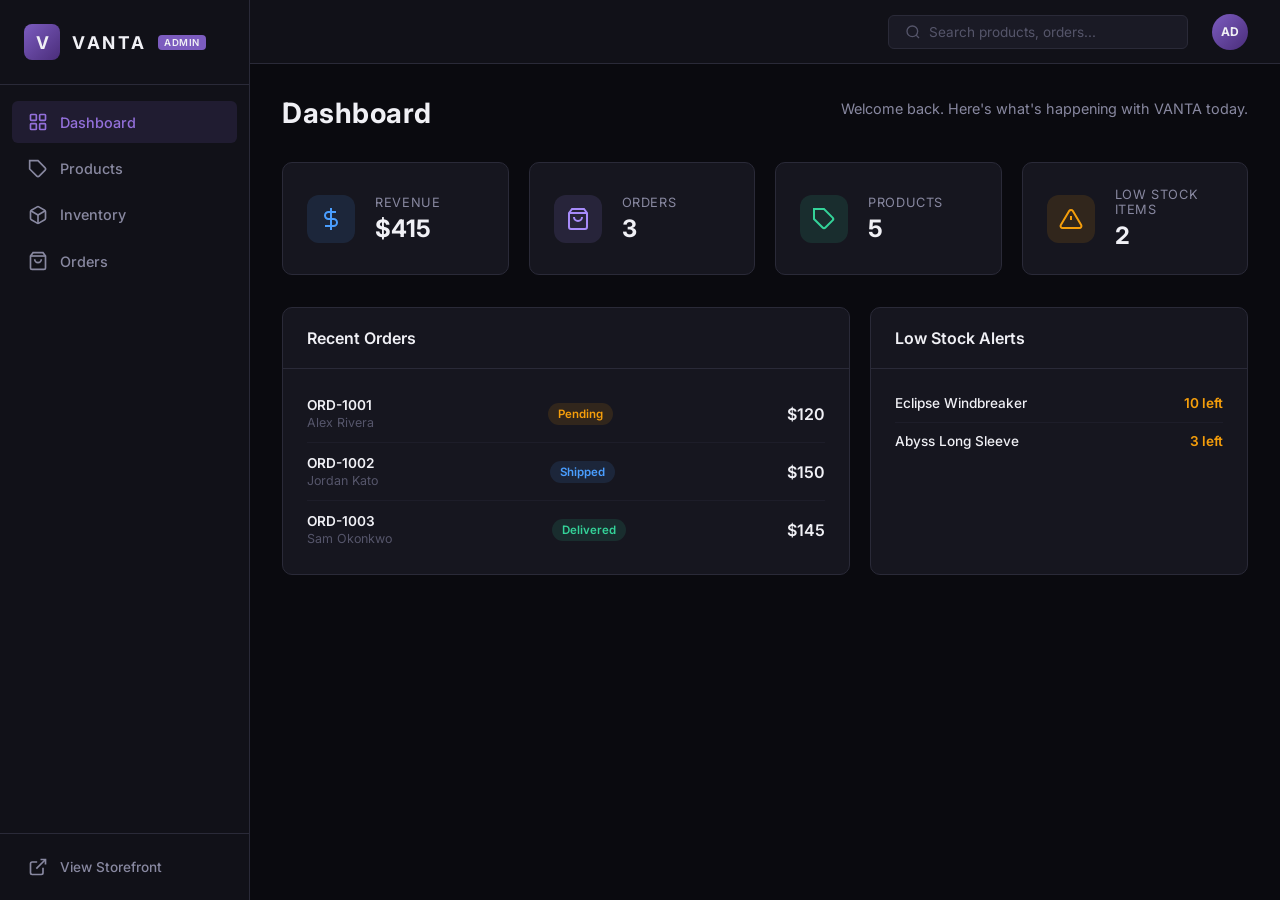
==== admin.html @ 5cf84940 "Initial commit for Vanta ecommerce" ====
<!DOCTYPE html>
<html lang="en">
<head>
    <meta charset="UTF-8">
    <meta name="viewport" content="width=device-width, initial-scale=1.0">
    <title>VANTA Admin — Dashboard</title>
    <link rel="preconnect" href="https://fonts.googleapis.com">
    <link rel="preconnect" href="https://fonts.gstatic.com" crossorigin>
    <link href="https://fonts.googleapis.com/css2?family=Inter:wght@300;400;500;600;700&display=swap" rel="stylesheet">
    <link rel="stylesheet" href="admin.css">
</head>
<body>
    <!-- Sidebar -->
    <aside class="sidebar" id="sidebar">
        <div class="sidebar-header">
            <span class="brand-mark">V</span>
            <span class="brand-name">VANTA</span>
            <span class="brand-badge">Admin</span>
        </div>
        <nav class="sidebar-nav">
            <a href="#" class="nav-item active" data-view="dashboard">
                <svg width="20" height="20" viewBox="0 0 24 24" fill="none" stroke="currentColor" stroke-width="2"><rect x="3" y="3" width="7" height="7" rx="1"/><rect x="14" y="3" width="7" height="7" rx="1"/><rect x="3" y="14" width="7" height="7" rx="1"/><rect x="14" y="14" width="7" height="7" rx="1"/></svg>
                <span>Dashboard</span>
            </a>
            <a href="#" class="nav-item" data-view="products">
                <svg width="20" height="20" viewBox="0 0 24 24" fill="none" stroke="currentColor" stroke-width="2"><path d="M20.59 13.41l-7.17 7.17a2 2 0 01-2.83 0L2 12V2h10l8.59 8.59a2 2 0 010 2.82z"/><line x1="7" y1="7" x2="7.01" y2="7"/></svg>
                <span>Products</span>
            </a>
            <a href="#" class="nav-item" data-view="inventory">
                <svg width="20" height="20" viewBox="0 0 24 24" fill="none" stroke="currentColor" stroke-width="2"><path d="M21 16V8a2 2 0 00-1-1.73l-7-4a2 2 0 00-2 0l-7 4A2 2 0 003 8v8a2 2 0 001 1.73l7 4a2 2 0 002 0l7-4A2 2 0 0021 16z"/><polyline points="3.27 6.96 12 12.01 20.73 6.96"/><line x1="12" y1="22.08" x2="12" y2="12"/></svg>
                <span>Inventory</span>
            </a>
            <a href="#" class="nav-item" data-view="orders">
                <svg width="20" height="20" viewBox="0 0 24 24" fill="none" stroke="currentColor" stroke-width="2"><path d="M6 2L3 6v14a2 2 0 002 2h14a2 2 0 002-2V6l-3-4z"/><line x1="3" y1="6" x2="21" y2="6"/><path d="M16 10a4 4 0 01-8 0"/></svg>
                <span>Orders</span>
            </a>
        </nav>
        <div class="sidebar-footer">
            <a href="index.html" class="nav-item storefront-link">
                <svg width="20" height="20" viewBox="0 0 24 24" fill="none" stroke="currentColor" stroke-width="2"><path d="M18 13v6a2 2 0 01-2 2H5a2 2 0 01-2-2V8a2 2 0 012-2h6"/><polyline points="15 3 21 3 21 9"/><line x1="10" y1="14" x2="21" y2="3"/></svg>
                <span>View Storefront</span>
            </a>
        </div>
    </aside>

    <!-- Main Content -->
    <div class="main-wrapper">
        <!-- Top Bar -->
        <header class="topbar">
            <button class="sidebar-toggle" id="sidebarToggle">
                <svg width="22" height="22" viewBox="0 0 24 24" fill="none" stroke="currentColor" stroke-width="2"><line x1="3" y1="6" x2="21" y2="6"/><line x1="3" y1="12" x2="21" y2="12"/><line x1="3" y1="18" x2="21" y2="18"/></svg>
            </button>
            <div class="topbar-right">
                <div class="search-box">
                    <svg width="16" height="16" viewBox="0 0 24 24" fill="none" stroke="currentColor" stroke-width="2"><circle cx="11" cy="11" r="8"/><line x1="21" y1="21" x2="16.65" y2="16.65"/></svg>
                    <input type="text" placeholder="Search products, orders..." id="globalSearch">
                </div>
                <div class="admin-avatar">AD</div>
            </div>
        </header>

        <!-- Dashboard View -->
        <section class="view active" id="view-dashboard">
            <div class="view-header">
                <h1>Dashboard</h1>
                <p class="view-sub">Welcome back. Here's what's happening with VANTA today.</p>
            </div>
            <div class="stats-grid">
                <div class="stat-card">
                    <div class="stat-icon blue">
                        <svg width="24" height="24" viewBox="0 0 24 24" fill="none" stroke="currentColor" stroke-width="2"><line x1="12" y1="1" x2="12" y2="23"/><path d="M17 5H9.5a3.5 3.5 0 000 7h5a3.5 3.5 0 010 7H6"/></svg>
                    </div>
                    <div class="stat-info">
                        <span class="stat-label">Revenue</span>
                        <span class="stat-value" id="stat-revenue">$0</span>
                    </div>
                </div>
                <div class="stat-card">
                    <div class="stat-icon purple">
                        <svg width="24" height="24" viewBox="0 0 24 24" fill="none" stroke="currentColor" stroke-width="2"><path d="M6 2L3 6v14a2 2 0 002 2h14a2 2 0 002-2V6l-3-4z"/><line x1="3" y1="6" x2="21" y2="6"/><path d="M16 10a4 4 0 01-8 0"/></svg>
                    </div>
                    <div class="stat-info">
                        <span class="stat-label">Orders</span>
                        <span class="stat-value" id="stat-orders">0</span>
                    </div>
                </div>
                <div class="stat-card">
                    <div class="stat-icon green">
                        <svg width="24" height="24" viewBox="0 0 24 24" fill="none" stroke="currentColor" stroke-width="2"><path d="M20.59 13.41l-7.17 7.17a2 2 0 01-2.83 0L2 12V2h10l8.59 8.59a2 2 0 010 2.82z"/><line x1="7" y1="7" x2="7.01" y2="7"/></svg>
                    </div>
                    <div class="stat-info">
                        <span class="stat-label">Products</span>
                        <span class="stat-value" id="stat-products">0</span>
                    </div>
                </div>
                <div class="stat-card">
                    <div class="stat-icon orange">
                        <svg width="24" height="24" viewBox="0 0 24 24" fill="none" stroke="currentColor" stroke-width="2"><path d="M10.29 3.86L1.82 18a2 2 0 0 0 1.71 3h16.94a2 2 0 0 0 1.71-3L13.71 3.86a2 2 0 0 0-3.42 0z"></path><line x1="12" y1="9" x2="12" y2="13"></line><line x1="12" y1="17" x2="12.01" y2="17"></line></svg>
                    </div>
                    <div class="stat-info">
                        <span class="stat-label">Low Stock Items</span>
                        <span class="stat-value" id="stat-lowstock">0</span>
                    </div>
                </div>
            </div>
            <div class="dashboard-grid">
                <div class="card recent-orders-card">
                    <div class="card-header"><h3>Recent Orders</h3></div>
                    <div class="card-body" id="recent-orders-list">
                        <p class="empty-state">No orders yet.</p>
                    </div>
                </div>
                <div class="card low-stock-card">
                    <div class="card-header"><h3>Low Stock Alerts</h3></div>
                    <div class="card-body" id="low-stock-list">
                        <p class="empty-state">All items stocked.</p>
                    </div>
                </div>
            </div>
        </section>

        <!-- Products View -->
        <section class="view" id="view-products">
            <div class="view-header">
                <h1>Products</h1>
                <button class="btn btn-primary" id="addProductBtn">
                    <svg width="16" height="16" viewBox="0 0 24 24" fill="none" stroke="currentColor" stroke-width="2"><line x1="12" y1="5" x2="12" y2="19"/><line x1="5" y1="12" x2="19" y2="12"/></svg>
                    Add Product
                </button>
            </div>
            <div class="table-controls">
                <div class="filter-group">
                    <select id="categoryFilter">
                        <option value="all">All Categories</option>
                        <option value="hoodies">Hoodies</option>
                        <option value="tees">Tees</option>
                        <option value="bottoms">Bottoms</option>
                        <option value="accessories">Accessories</option>
                        <option value="outerwear">Outerwear</option>
                    </select>
                    <select id="statusFilter">
                        <option value="all">All Status</option>
                        <option value="active">Active</option>
                        <option value="draft">Draft</option>
                        <option value="archived">Archived</option>
                    </select>
                </div>
            </div>
            <div class="card">
                <div class="table-wrap">
                    <table class="data-table" id="productsTable">
                        <thead>
                            <tr>
                                <th>Product</th>
                                <th>Category</th>
                                <th>Price</th>
                                <th>Stock</th>
                                <th>Status</th>
                                <th>Actions</th>
                            </tr>
                        </thead>
                        <tbody id="productsTableBody">
                        </tbody>
                    </table>
                </div>
            </div>
        </section>

        <!-- Inventory View -->
        <section class="view" id="view-inventory">
            <div class="view-header">
                <h1>Inventory</h1>
                <button class="btn btn-secondary" id="exportInventoryBtn">Export CSV</button>
            </div>
            <div class="inventory-summary" id="inventorySummary"></div>
            <div class="card">
                <div class="table-wrap">
                    <table class="data-table" id="inventoryTable">
                        <thead>
                            <tr>
                                <th>Product</th>
                                <th>SKU</th>
                                <th>S</th>
                                <th>M</th>
                                <th>L</th>
                                <th>XL</th>
                                <th>Total</th>
                                <th>Status</th>
                                <th>Restock</th>
                            </tr>
                        </thead>
                        <tbody id="inventoryTableBody">
                        </tbody>
                    </table>
                </div>
            </div>
        </section>

        <!-- Orders View -->
        <section class="view" id="view-orders">
            <div class="view-header">
                <h1>Orders</h1>
                <button class="btn btn-secondary" id="addMockOrderBtn">+ Simulate Order</button>
            </div>
            <div class="card">
                <div class="table-wrap">
                    <table class="data-table" id="ordersTable">
                        <thead>
                            <tr>
                                <th>Order ID</th>
                                <th>Customer</th>
                                <th>Items</th>
                                <th>Total</th>
                                <th>Date</th>
                                <th>Status</th>
                                <th>Actions</th>
                            </tr>
                        </thead>
                        <tbody id="ordersTableBody">
                        </tbody>
                    </table>
                </div>
            </div>
        </section>
    </div>

    <!-- Product Modal -->
    <div class="modal-overlay" id="productModal">
        <div class="modal">
            <div class="modal-header">
                <h2 id="modalTitle">Add Product</h2>
                <button class="modal-close" id="closeModal">&times;</button>
            </div>
            <form class="modal-body" id="productForm">
                <div class="form-row">
                    <div class="form-group">
                        <label for="productName">Product Name</label>
                        <input type="text" id="productName" required placeholder="e.g. Void Overcast Hoodie">
                    </div>
                    <div class="form-group">
                        <label for="productSKU">SKU</label>
                        <input type="text" id="productSKU" required placeholder="e.g. VNT-HD-001">
                    </div>
                </div>
                <div class="form-row">
                    <div class="form-group">
                        <label for="productPrice">Price ($)</label>
                        <input type="number" id="productPrice" required min="0" step="0.01" placeholder="120.00">
                    </div>
                    <div class="form-group">
                        <label for="productCategory">Category</label>
                        <select id="productCategory" required>
                            <option value="hoodies">Hoodies</option>
                            <option value="tees">Tees</option>
                            <option value="bottoms">Bottoms</option>
                            <option value="accessories">Accessories</option>
                            <option value="outerwear">Outerwear</option>
                        </select>
                    </div>
                </div>
                <div class="form-group">
                    <label for="productImage">Product Image</label>
                    <div style="display: flex; gap: 10px; align-items: center; margin-top: 5px;">
                        <input type="file" id="productImage" accept="image/*" style="flex: 1; padding: 0.5rem; background: var(--bg-alt); border: 1px solid var(--border); border-radius: 6px; color: var(--text);">
                        <img id="imagePreview" src="" alt="Preview" style="max-width: 60px; max-height: 60px; display: none; border-radius: 4px; border: 1px solid var(--border); object-fit: cover;">
                    </div>
                    <input type="hidden" id="productImageBase64">
                </div>
                <div class="form-group">
                    <label for="productDesc">Description</label>
                    <textarea id="productDesc" rows="3" placeholder="Product description..."></textarea>
                </div>
                <div class="form-group">
                    <label>Stock by Size</label>
                    <div class="size-grid">
                        <div class="size-input"><label>S</label><input type="number" id="stockS" min="0" value="0"></div>
                        <div class="size-input"><label>M</label><input type="number" id="stockM" min="0" value="0"></div>
                        <div class="size-input"><label>L</label><input type="number" id="stockL" min="0" value="0"></div>
                        <div class="size-input"><label>XL</label><input type="number" id="stockXL" min="0" value="0"></div>
                    </div>
                </div>
                <div class="form-group">
                    <label for="productStatus">Status</label>
                    <select id="productStatus">
                        <option value="active">Active</option>
                        <option value="draft">Draft</option>
                        <option value="archived">Archived</option>
                    </select>
                </div>
                <input type="hidden" id="productId">
                <div class="modal-actions">
                    <button type="button" class="btn btn-ghost" id="cancelModal">Cancel</button>
                    <button type="submit" class="btn btn-primary" id="saveProductBtn">Save Product</button>
                </div>
            </form>
        </div>
    </div>

    <!-- Toast Container -->
    <div class="toast-container" id="toastContainer"></div>

    <script src="admin.js"></script>
</body>
</html>
---- admin.css ----
/* ===== VANTA ADMIN DASHBOARD ===== */
:root {
    --bg-primary: #0a0a0f;
    --bg-secondary: #111118;
    --bg-card: #16161f;
    --bg-hover: #1e1e2a;
    --bg-input: #1a1a25;
    --border: #2a2a38;
    --border-focus: #5a3e85;
    --text-primary: #f0f0f5;
    --text-secondary: #8888a0;
    --text-muted: #55556a;
    --accent: #7c5cbf;
    --accent-hover: #9370db;
    --blue: #4a9eff;
    --green: #34d399;
    --orange: #f59e0b;
    --red: #ef4444;
    --purple: #a78bfa;
    --font: 'Inter', -apple-system, BlinkMacSystemFont, sans-serif;
    --radius: 10px;
    --radius-sm: 6px;
    --shadow: 0 4px 24px rgba(0,0,0,0.3);
    --sidebar-width: 250px;
    --topbar-height: 64px;
    --transition: 0.25s cubic-bezier(0.4, 0, 0.2, 1);
}

* { margin: 0; padding: 0; box-sizing: border-box; }

body {
    font-family: var(--font);
    background: var(--bg-primary);
    color: var(--text-primary);
    display: flex;
    min-height: 100vh;
    -webkit-font-smoothing: antialiased;
}

/* ===== SIDEBAR ===== */
.sidebar {
    width: var(--sidebar-width);
    background: var(--bg-secondary);
    border-right: 1px solid var(--border);
    display: flex;
    flex-direction: column;
    position: fixed;
    top: 0;
    left: 0;
    height: 100vh;
    z-index: 50;
    transition: transform var(--transition);
}

.sidebar-header {
    padding: 1.5rem;
    display: flex;
    align-items: center;
    gap: 0.75rem;
    border-bottom: 1px solid var(--border);
}

.brand-mark {
    width: 36px;
    height: 36px;
    background: linear-gradient(135deg, var(--accent), #4a2d7a);
    border-radius: 8px;
    display: flex;
    align-items: center;
    justify-content: center;
    font-weight: 700;
    font-size: 1.1rem;
}

.brand-name {
    font-weight: 700;
    font-size: 1.1rem;
    letter-spacing: 0.15em;
}

.brand-badge {
    font-size: 0.6rem;
    background: var(--accent);
    padding: 2px 6px;
    border-radius: 4px;
    text-transform: uppercase;
    letter-spacing: 0.05em;
    font-weight: 600;
}

.sidebar-nav {
    flex: 1;
    padding: 1rem 0.75rem;
    display: flex;
    flex-direction: column;
    gap: 4px;
}

.nav-item {
    display: flex;
    align-items: center;
    gap: 0.75rem;
    padding: 0.7rem 1rem;
    border-radius: var(--radius-sm);
    color: var(--text-secondary);
    text-decoration: none;
    font-size: 0.9rem;
    font-weight: 500;
    transition: all var(--transition);
}

.nav-item:hover {
    background: var(--bg-hover);
    color: var(--text-primary);
}

.nav-item.active {
    background: rgba(124, 92, 191, 0.15);
    color: var(--accent-hover);
}

.nav-item.active svg { stroke: var(--accent-hover); }

.sidebar-footer {
    padding: 0.75rem;
    border-top: 1px solid var(--border);
}

.storefront-link { font-size: 0.85rem; }

/* ===== MAIN WRAPPER ===== */
.main-wrapper {
    flex: 1;
    margin-left: var(--sidebar-width);
    min-height: 100vh;
}

/* ===== TOPBAR ===== */
.topbar {
    height: var(--topbar-height);
    background: var(--bg-secondary);
    border-bottom: 1px solid var(--border);
    display: flex;
    align-items: center;
    justify-content: space-between;
    padding: 0 2rem;
    position: sticky;
    top: 0;
    z-index: 40;
}

.sidebar-toggle {
    display: none;
    background: none;
    border: none;
    color: var(--text-primary);
    cursor: pointer;
}

.topbar-right {
    display: flex;
    align-items: center;
    gap: 1.5rem;
    margin-left: auto;
}

.search-box {
    display: flex;
    align-items: center;
    gap: 0.5rem;
    background: var(--bg-input);
    border: 1px solid var(--border);
    border-radius: var(--radius-sm);
    padding: 0.5rem 1rem;
    width: 300px;
    transition: border-color var(--transition);
}

.search-box:focus-within { border-color: var(--border-focus); }

.search-box svg { color: var(--text-muted); flex-shrink: 0; }

.search-box input {
    background: none;
    border: none;
    color: var(--text-primary);
    font-family: var(--font);
    font-size: 0.85rem;
    outline: none;
    width: 100%;
}

.search-box input::placeholder { color: var(--text-muted); }

.admin-avatar {
    width: 36px;
    height: 36px;
    border-radius: 50%;
    background: linear-gradient(135deg, var(--accent), #4a2d7a);
    display: flex;
    align-items: center;
    justify-content: center;
    font-size: 0.75rem;
    font-weight: 700;
}

/* ===== VIEWS ===== */
.view {
    display: none;
    padding: 2rem;
    animation: fadeUp 0.35s ease;
}

.view.active { display: block; }

@keyframes fadeUp {
    from { opacity: 0; transform: translateY(12px); }
    to { opacity: 1; transform: translateY(0); }
}

.view-header {
    display: flex;
    justify-content: space-between;
    align-items: flex-start;
    margin-bottom: 2rem;
    flex-wrap: wrap;
    gap: 1rem;
}

.view-header h1 {
    font-size: 1.75rem;
    font-weight: 700;
    letter-spacing: 0.02em;
}

.view-sub {
    color: var(--text-secondary);
    font-size: 0.9rem;
    margin-top: 0.25rem;
}

/* ===== BUTTONS ===== */
.btn {
    display: inline-flex;
    align-items: center;
    gap: 0.5rem;
    padding: 0.6rem 1.25rem;
    border-radius: var(--radius-sm);
    font-family: var(--font);
    font-size: 0.85rem;
    font-weight: 600;
    cursor: pointer;
    border: none;
    transition: all var(--transition);
}

.btn-primary {
    background: var(--accent);
    color: white;
}

.btn-primary:hover { background: var(--accent-hover); }

.btn-secondary {
    background: var(--bg-hover);
    color: var(--text-primary);
    border: 1px solid var(--border);
}

.btn-secondary:hover { border-color: var(--text-muted); }

.btn-ghost {
    background: transparent;
    color: var(--text-secondary);
}

.btn-ghost:hover { color: var(--text-primary); }

.btn-sm { padding: 0.4rem 0.75rem; font-size: 0.78rem; }

.btn-danger { background: rgba(239,68,68,0.15); color: var(--red); }
.btn-danger:hover { background: rgba(239,68,68,0.25); }

/* ===== STAT CARDS ===== */
.stats-grid {
    display: grid;
    grid-template-columns: repeat(auto-fit, minmax(220px, 1fr));
    gap: 1.25rem;
    margin-bottom: 2rem;
}

.stat-card {
    background: var(--bg-card);
    border: 1px solid var(--border);
    border-radius: var(--radius);
    padding: 1.5rem;
    display: flex;
    align-items: center;
    gap: 1.25rem;
    transition: border-color var(--transition);
}

.stat-card:hover { border-color: var(--text-muted); }

.stat-icon {
    width: 48px;
    height: 48px;
    border-radius: 12px;
    display: flex;
    align-items: center;
    justify-content: center;
    flex-shrink: 0;
}

.stat-icon.blue { background: rgba(74,158,255,0.12); color: var(--blue); }
.stat-icon.purple { background: rgba(167,139,250,0.12); color: var(--purple); }
.stat-icon.green { background: rgba(52,211,153,0.12); color: var(--green); }
.stat-icon.orange { background: rgba(245,158,11,0.12); color: var(--orange); }

.stat-info { display: flex; flex-direction: column; gap: 0.25rem; }

.stat-label {
    font-size: 0.8rem;
    color: var(--text-secondary);
    text-transform: uppercase;
    letter-spacing: 0.05em;
}

.stat-value { font-size: 1.5rem; font-weight: 700; }

/* ===== CARDS ===== */
.card {
    background: var(--bg-card);
    border: 1px solid var(--border);
    border-radius: var(--radius);
    overflow: hidden;
}

.card-header {
    padding: 1.25rem 1.5rem;
    border-bottom: 1px solid var(--border);
}

.card-header h3 {
    font-size: 1rem;
    font-weight: 600;
}

.card-body { padding: 1rem 1.5rem; }

.dashboard-grid {
    display: grid;
    grid-template-columns: 1.5fr 1fr;
    gap: 1.25rem;
}

.empty-state {
    color: var(--text-muted);
    font-size: 0.85rem;
    padding: 2rem 0;
    text-align: center;
}

/* ===== DATA TABLE ===== */
.table-wrap { 
    overflow-x: auto; 
    padding-bottom: 0.5rem;
}

.data-table {
    width: 100%;
    border-collapse: collapse;
    font-size: 0.88rem;
}

.data-table th {
    text-align: left;
    padding: 1rem 1.25rem;
    font-size: 0.75rem;
    text-transform: uppercase;
    letter-spacing: 0.06em;
    color: var(--text-muted);
    border-bottom: 1px solid var(--border);
    font-weight: 600;
    white-space: nowrap;
}

.data-table td {
    padding: 0.85rem 1.25rem;
    border-bottom: 1px solid rgba(42,42,56,0.5);
    white-space: nowrap;
}

.data-table tbody tr { transition: background var(--transition); }
.data-table tbody tr:hover { background: var(--bg-hover); }

.product-cell {
    display: flex;
    align-items: center;
    gap: 0.75rem;
}

.product-thumb {
    width: 40px;
    height: 40px;
    border-radius: var(--radius-sm);
    background: var(--bg-hover);
    display: flex;
    align-items: center;
    justify-content: center;
    font-weight: 700;
    font-size: 0.7rem;
    color: var(--text-muted);
    flex-shrink: 0;
}

.status-badge {
    display: inline-block;
    padding: 4px 10px;
    border-radius: 20px;
    font-size: 0.72rem;
    font-weight: 600;
    text-transform: capitalize;
}

.status-active { background: rgba(52,211,153,0.12); color: var(--green); }
.status-draft { background: rgba(136,136,160,0.12); color: var(--text-secondary); }
.status-archived { background: rgba(239,68,68,0.12); color: var(--red); }
.status-pending { background: rgba(245,158,11,0.12); color: var(--orange); }
.status-shipped { background: rgba(74,158,255,0.12); color: var(--blue); }
.status-delivered { background: rgba(52,211,153,0.12); color: var(--green); }

.stock-critical { color: var(--red); font-weight: 600; }
.stock-low { color: var(--orange); font-weight: 600; }
.stock-ok { color: var(--green); }

.action-btns { display: flex; gap: 0.5rem; }

/* ===== TABLE CONTROLS ===== */
.table-controls {
    display: flex;
    justify-content: space-between;
    align-items: center;
    margin-bottom: 1rem;
    flex-wrap: wrap;
    gap: 0.75rem;
}

.filter-group {
    display: flex;
    gap: 0.75rem;
}

.filter-group select,
.table-controls select {
    background: var(--bg-input);
    border: 1px solid var(--border);
    color: var(--text-primary);
    font-family: var(--font);
    font-size: 0.85rem;
    padding: 0.5rem 0.75rem;
    border-radius: var(--radius-sm);
    cursor: pointer;
    outline: none;
    transition: border-color var(--transition);
}

.filter-group select:focus { border-color: var(--border-focus); }

/* ===== INVENTORY SUMMARY ===== */
.inventory-summary {
    display: grid;
    grid-template-columns: repeat(auto-fit, minmax(180px, 1fr));
    gap: 1rem;
    margin-bottom: 1.5rem;
}

.inv-summary-card {
    background: var(--bg-card);
    border: 1px solid var(--border);
    border-radius: var(--radius-sm);
    padding: 1rem 1.25rem;
    text-align: center;
}

.inv-summary-card .inv-num {
    font-size: 1.75rem;
    font-weight: 700;
    display: block;
    margin-bottom: 0.25rem;
}

.inv-summary-card .inv-label {
    font-size: 0.75rem;
    color: var(--text-muted);
    text-transform: uppercase;
    letter-spacing: 0.05em;
}

/* ===== MODAL ===== */
.modal-overlay {
    position: fixed;
    top: 0;
    left: 0;
    width: 100%;
    height: 100%;
    background: rgba(0,0,0,0.6);
    backdrop-filter: blur(4px);
    z-index: 200;
    display: flex;
    align-items: center;
    justify-content: center;
    opacity: 0;
    pointer-events: none;
    transition: opacity var(--transition);
}

.modal-overlay.active {
    opacity: 1;
    pointer-events: all;
}

.modal {
    background: var(--bg-card);
    border: 1px solid var(--border);
    border-radius: var(--radius);
    width: 560px;
    max-width: 95vw;
    max-height: 90vh;
    overflow-y: auto;
    transform: translateY(20px) scale(0.97);
    transition: transform var(--transition);
}

.modal::-webkit-scrollbar {
    width: 8px;
}
.modal::-webkit-scrollbar-track {
    background: var(--bg-primary);
    border-radius: var(--radius);
}
.modal::-webkit-scrollbar-thumb {
    background: var(--border);
    border-radius: var(--radius);
}
.modal::-webkit-scrollbar-thumb:hover {
    background: var(--text-muted);
}

.modal-overlay.active .modal {
    transform: translateY(0) scale(1);
}

.modal-header {
    display: flex;
    justify-content: space-between;
    align-items: center;
    padding: 1.5rem;
    border-bottom: 1px solid var(--border);
}

.modal-header h2 { font-size: 1.15rem; font-weight: 700; }

.modal-close {
    background: none;
    border: none;
    color: var(--text-muted);
    font-size: 1.5rem;
    cursor: pointer;
    transition: color var(--transition);
    line-height: 1;
}

.modal-close:hover { color: var(--text-primary); }

.modal-body { padding: 1.5rem; }

.form-row { display: grid; grid-template-columns: 1fr 1fr; gap: 1rem; }

.form-group { margin-bottom: 1.25rem; }

.form-group label {
    display: block;
    font-size: 0.78rem;
    color: var(--text-secondary);
    margin-bottom: 0.5rem;
    text-transform: uppercase;
    letter-spacing: 0.04em;
    font-weight: 600;
}

.form-group input,
.form-group textarea,
.form-group select {
    width: 100%;
    background: var(--bg-input);
    border: 1px solid var(--border);
    color: var(--text-primary);
    font-family: var(--font);
    font-size: 0.9rem;
    padding: 0.65rem 0.85rem;
    border-radius: var(--radius-sm);
    outline: none;
    transition: border-color var(--transition);
}

.form-group input:focus,
.form-group textarea:focus,
.form-group select:focus {
    border-color: var(--border-focus);
}

.form-group textarea { resize: vertical; }

.size-grid {
    display: grid;
    grid-template-columns: repeat(4, 1fr);
    gap: 0.75rem;
}

.size-input {
    text-align: center;
}

.size-input label {
    font-size: 0.75rem !important;
    margin-bottom: 0.35rem !important;
    color: var(--text-muted) !important;
}

.size-input input {
    text-align: center;
}

.modal-actions {
    display: flex;
    justify-content: flex-end;
    gap: 0.75rem;
    padding-top: 0.5rem;
}

/* ===== TOAST ===== */
.toast-container {
    position: fixed;
    bottom: 2rem;
    right: 2rem;
    z-index: 300;
    display: flex;
    flex-direction: column;
    gap: 0.5rem;
}

.toast {
    background: var(--bg-card);
    border: 1px solid var(--border);
    border-radius: var(--radius-sm);
    padding: 0.85rem 1.25rem;
    font-size: 0.85rem;
    color: var(--text-primary);
    box-shadow: var(--shadow);
    display: flex;
    align-items: center;
    gap: 0.75rem;
    animation: slideInToast 0.35s ease;
    min-width: 250px;
}

.toast.success { border-left: 3px solid var(--green); }
.toast.error { border-left: 3px solid var(--red); }
.toast.info { border-left: 3px solid var(--blue); }

@keyframes slideInToast {
    from { opacity: 0; transform: translateX(20px); }
    to { opacity: 1; transform: translateX(0); }
}

/* ===== RECENT ORDER ITEM ===== */
.recent-order-item {
    display: flex;
    justify-content: space-between;
    align-items: center;
    padding: 0.75rem 0;
    border-bottom: 1px solid rgba(42,42,56,0.4);
}

.recent-order-item:last-child { border-bottom: none; }

.ro-info { display: flex; flex-direction: column; gap: 2px; }
.ro-id { font-weight: 600; font-size: 0.85rem; }
.ro-customer { font-size: 0.78rem; color: var(--text-muted); }
.ro-total { font-weight: 600; }

/* ===== LOW STOCK ITEM ===== */
.low-stock-item {
    display: flex;
    justify-content: space-between;
    align-items: center;
    padding: 0.65rem 0;
    border-bottom: 1px solid rgba(42,42,56,0.4);
}

.low-stock-item:last-child { border-bottom: none; }
.ls-name { font-size: 0.85rem; font-weight: 500; }
.ls-count { font-size: 0.85rem; color: var(--orange); font-weight: 600; }

/* ===== RESPONSIVE ===== */
@media (max-width: 900px) {
    .sidebar { transform: translateX(-100%); }
    .sidebar.open { transform: translateX(0); }
    .main-wrapper { margin-left: 0; }
    .sidebar-toggle { display: block; }
    .dashboard-grid { grid-template-columns: 1fr; }
    .search-box { width: 180px; }
}

@media (max-width: 600px) {
    .view { padding: 1.25rem; }
    .stats-grid { grid-template-columns: 1fr 1fr; }
    .form-row { grid-template-columns: 1fr; }
    .search-box { display: none; }
    .filter-group { flex-direction: column; }
}
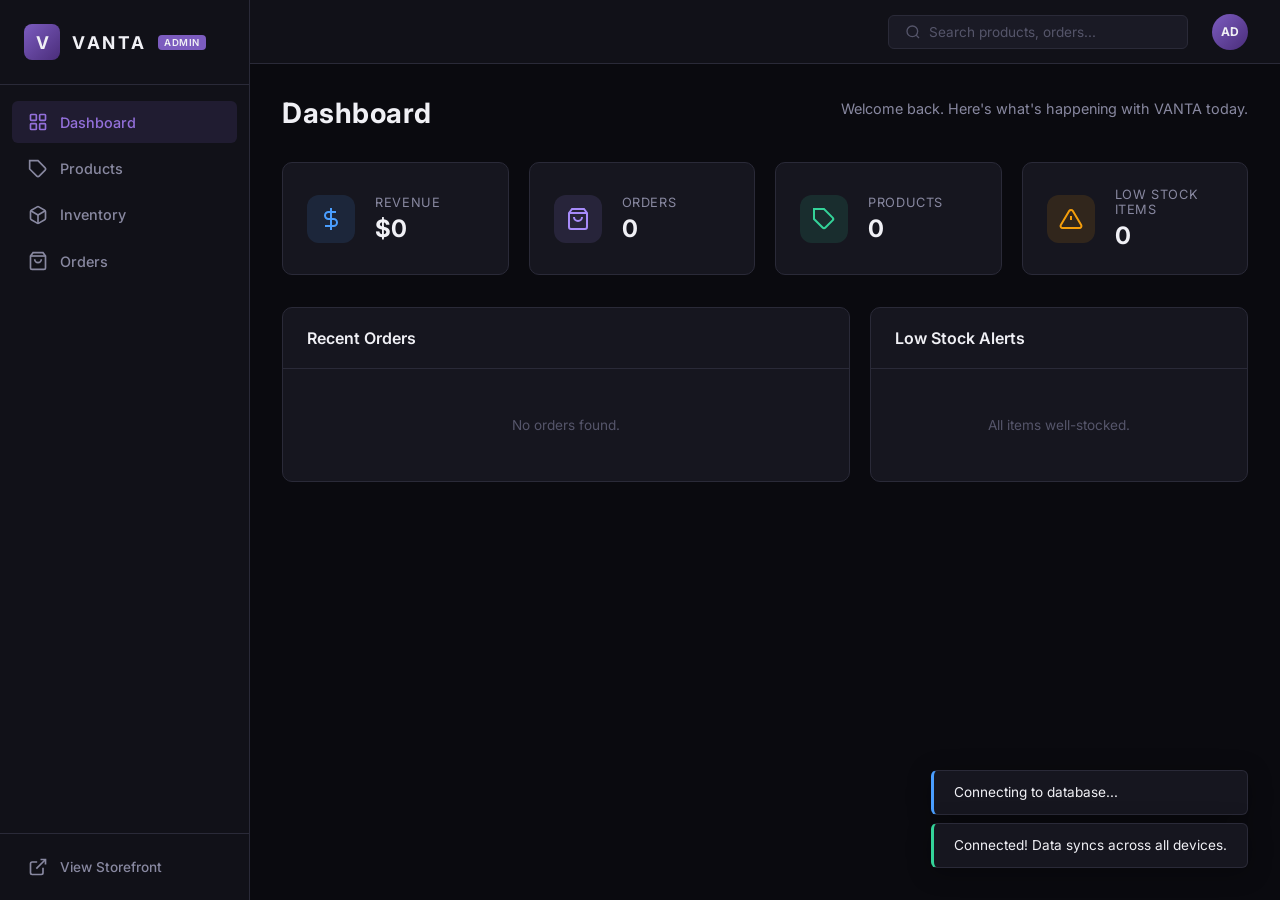
==== commit b4d02f8c: "Switch to Supabase for cross-device data sync" ====
--- a/admin.html
+++ b/admin.html
@@ -299,6 +299,9 @@
     <!-- Toast Container -->
     <div class="toast-container" id="toastContainer"></div>
 
+    <!-- Supabase Data Layer -->
+    <script src="supabase-config.js"></script>
+    <script src="db.js"></script>
     <script src="admin.js"></script>
 </body>
 </html>
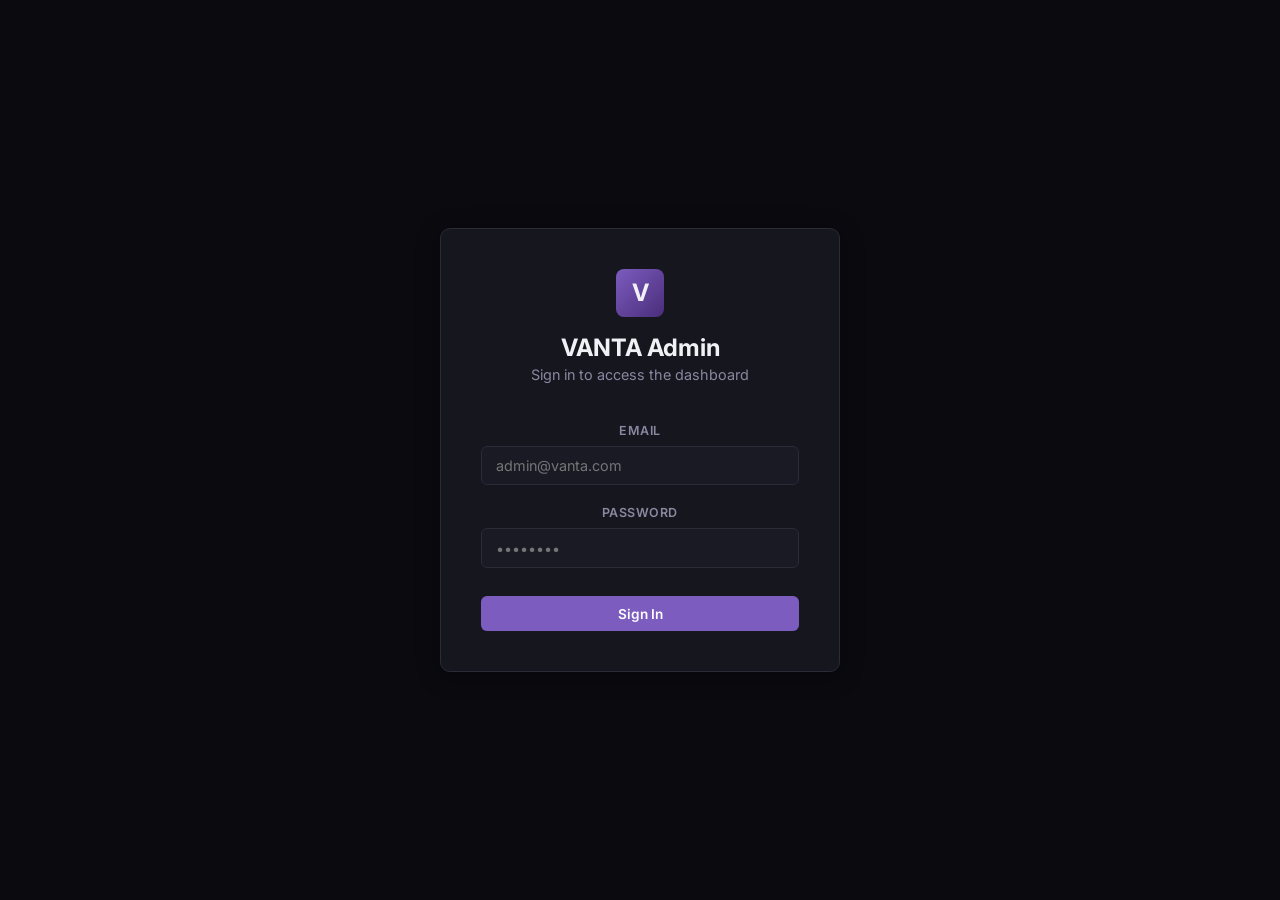
==== commit f3fd08a9: "Add authentication for admin dashboard" ====
--- a/admin.html
+++ b/admin.html
@@ -10,8 +10,33 @@
     <link rel="stylesheet" href="admin.css">
 </head>
 <body>
-    <!-- Sidebar -->
-    <aside class="sidebar" id="sidebar">
+    <!-- Login Screen -->
+    <div id="login-screen" class="login-overlay active">
+        <div class="login-card">
+            <div class="login-header">
+                <div class="brand-mark" style="margin: 0 auto 1rem auto; width: 48px; height: 48px; font-size: 1.5rem;">V</div>
+                <h2 style="font-size: 1.5rem; font-weight: 700; margin-bottom: 0.25rem;">VANTA Admin</h2>
+                <p style="color: var(--text-secondary); font-size: 0.9rem;">Sign in to access the dashboard</p>
+            </div>
+            <form id="loginForm" style="padding-top: 1rem;">
+                <div class="form-group">
+                    <label for="adminEmail">Email</label>
+                    <input type="email" id="adminEmail" required placeholder="admin@vanta.com">
+                </div>
+                <div class="form-group">
+                    <label for="adminPassword">Password</label>
+                    <input type="password" id="adminPassword" required placeholder="••••••••">
+                </div>
+                <button type="submit" class="btn btn-primary" style="width: 100%; justify-content: center; margin-top: 0.5rem;" id="loginBtn">Sign In</button>
+            </form>
+            <div id="loginError" style="color: var(--red); font-size: 0.85rem; margin-top: 1rem; text-align: center; display: none;"></div>
+        </div>
+    </div>
+
+    <!-- Main Content -->
+    <div id="app-content" style="display: none;">
+        <!-- Sidebar -->
+        <aside class="sidebar" id="sidebar">
         <div class="sidebar-header">
             <span class="brand-mark">V</span>
             <span class="brand-name">VANTA</span>
@@ -55,6 +80,7 @@
                     <svg width="16" height="16" viewBox="0 0 24 24" fill="none" stroke="currentColor" stroke-width="2"><circle cx="11" cy="11" r="8"/><line x1="21" y1="21" x2="16.65" y2="16.65"/></svg>
                     <input type="text" placeholder="Search products, orders..." id="globalSearch">
                 </div>
+                <button id="logoutBtn" class="btn btn-ghost btn-sm" style="color: var(--red);">Logout</button>
                 <div class="admin-avatar">AD</div>
             </div>
         </header>
@@ -298,6 +324,7 @@
 
     <!-- Toast Container -->
     <div class="toast-container" id="toastContainer"></div>
+    </div>
 
     <!-- Supabase Data Layer -->
     <script src="supabase-config.js"></script>
--- a/admin.css
+++ b/admin.css
@@ -720,3 +720,41 @@
     .search-box { display: none; }
     .filter-group { flex-direction: column; }
 }
+
+/* ===== LOGIN SCREEN ===== */
+.login-overlay {
+    position: fixed;
+    top: 0;
+    left: 0;
+    width: 100%;
+    height: 100%;
+    background: var(--bg-primary);
+    z-index: 500;
+    display: flex;
+    align-items: center;
+    justify-content: center;
+    opacity: 0;
+    pointer-events: none;
+    transition: opacity var(--transition);
+}
+
+.login-overlay.active {
+    opacity: 1;
+    pointer-events: all;
+}
+
+.login-card {
+    background: var(--bg-card);
+    border: 1px solid var(--border);
+    border-radius: var(--radius);
+    padding: 2.5rem;
+    width: 400px;
+    max-width: 90vw;
+    box-shadow: var(--shadow);
+    text-align: center;
+}
+
+.login-header {
+    margin-bottom: 1.5rem;
+}
+
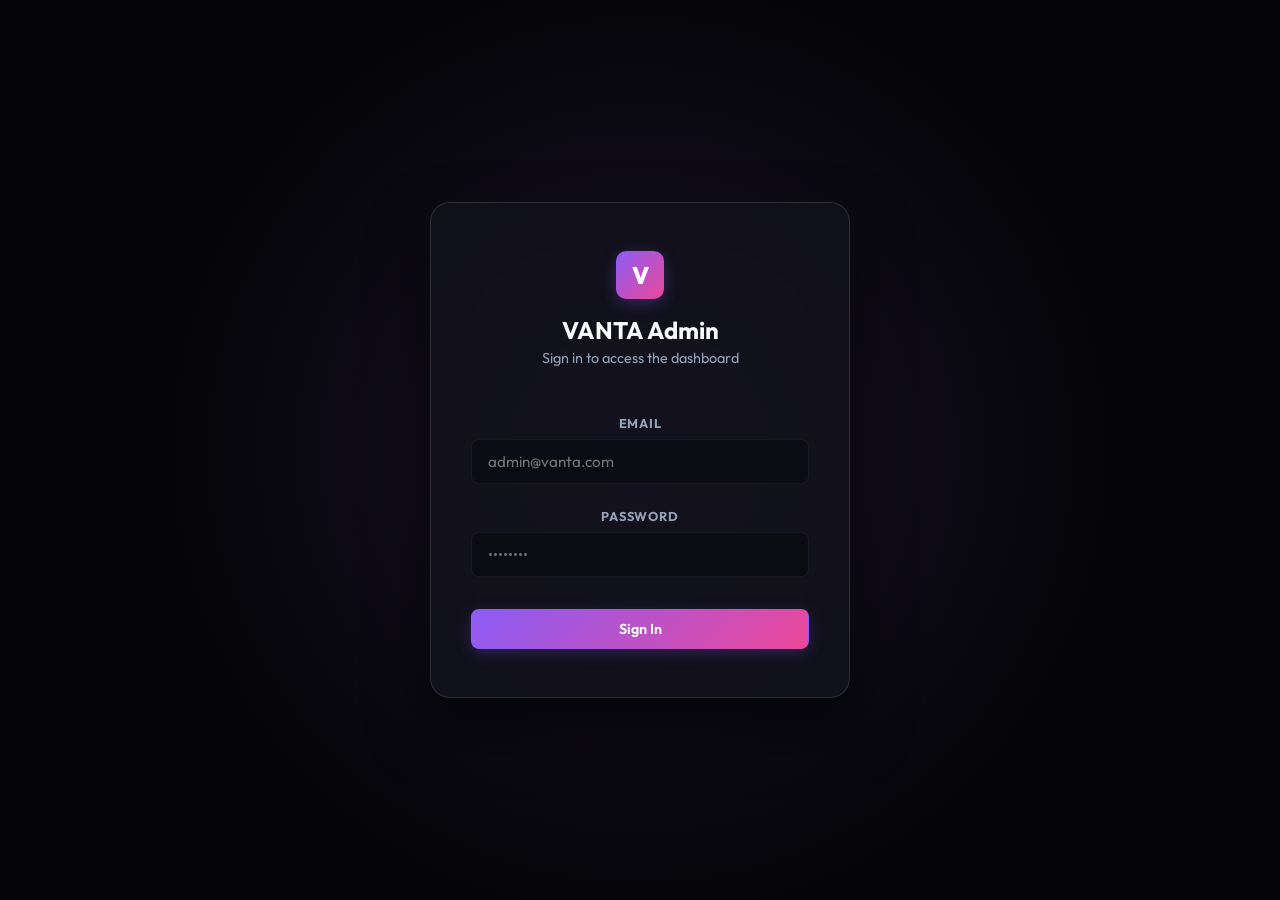
==== commit 0297647f: "Redesign admin dashboard: premium glassmorphism UI, mobile sidebar backdrop, full responsiveness" ====
--- a/admin.html
+++ b/admin.html
@@ -67,6 +67,7 @@
             </a>
         </div>
     </aside>
+    <div id="sidebarBackdrop" class="sidebar-backdrop"></div>
 
     <!-- Main Content -->
     <div class="main-wrapper">
@@ -98,7 +99,7 @@
                     </div>
                     <div class="stat-info">
                         <span class="stat-label">Revenue</span>
-                        <span class="stat-value" id="stat-revenue">$0</span>
+                        <span class="stat-value" id="stat-revenue">₦0</span>
                     </div>
                 </div>
                 <div class="stat-card">
@@ -270,7 +271,7 @@
                 </div>
                 <div class="form-row">
                     <div class="form-group">
-                        <label for="productPrice">Price ($)</label>
+                        <label for="productPrice">Price (₦)</label>
                         <input type="number" id="productPrice" required min="0" step="0.01" placeholder="120.00">
                     </div>
                     <div class="form-group">
@@ -285,12 +286,14 @@
                     </div>
                 </div>
                 <div class="form-group">
-                    <label for="productImage">Product Image</label>
-                    <div style="display: flex; gap: 10px; align-items: center; margin-top: 5px;">
-                        <input type="file" id="productImage" accept="image/*" style="flex: 1; padding: 0.5rem; background: var(--bg-alt); border: 1px solid var(--border); border-radius: 6px; color: var(--text);">
-                        <img id="imagePreview" src="" alt="Preview" style="max-width: 60px; max-height: 60px; display: none; border-radius: 4px; border: 1px solid var(--border); object-fit: cover;">
-                    </div>
-                    <input type="hidden" id="productImageBase64">
+                    <label>Product Images <span style="color: var(--text-muted); font-weight: 400; font-size: 0.8rem;">(First image = cover photo)</span></label>
+                    <div id="imageUploadZone" style="border: 2px dashed var(--border); border-radius: 8px; padding: 1.5rem; text-align: center; cursor: pointer; transition: border-color 0.2s, background 0.2s; margin-top: 5px; background: var(--bg-alt);">
+                        <svg width="32" height="32" viewBox="0 0 24 24" fill="none" stroke="currentColor" stroke-width="1.5" style="color: var(--text-muted); margin-bottom: 0.5rem;"><path d="M21 15v4a2 2 0 01-2 2H5a2 2 0 01-2-2v-4"/><polyline points="17 8 12 3 7 8"/><line x1="12" y1="3" x2="12" y2="15"/></svg>
+                        <p style="color: var(--text-muted); font-size: 0.85rem; margin: 0;">Click or drag images here to upload</p>
+                        <input type="file" id="productImageFiles" accept="image/*" multiple style="display: none;">
+                    </div>
+                    <div id="imagePreviews" style="display: flex; flex-wrap: wrap; gap: 10px; margin-top: 10px;"></div>
+                    <input type="hidden" id="productImagesData">
                 </div>
                 <div class="form-group">
                     <label for="productDesc">Description</label>
--- a/admin.css
+++ b/admin.css
@@ -1,39 +1,68 @@
-/* ===== VANTA ADMIN DASHBOARD ===== */
+/* ===== VANTA ADMIN DASHBOARD - PREMIUM DESIGN SYSTEM ===== */
+@import url('https://fonts.googleapis.com/css2?family=Outfit:wght@300;400;500;600;700;800&family=Inter:wght@300;400;500;600;700&display=swap');
+
 :root {
-    --bg-primary: #0a0a0f;
-    --bg-secondary: #111118;
-    --bg-card: #16161f;
-    --bg-hover: #1e1e2a;
-    --bg-input: #1a1a25;
-    --border: #2a2a38;
-    --border-focus: #5a3e85;
-    --text-primary: #f0f0f5;
-    --text-secondary: #8888a0;
-    --text-muted: #55556a;
-    --accent: #7c5cbf;
-    --accent-hover: #9370db;
-    --blue: #4a9eff;
-    --green: #34d399;
+    --bg-primary: #050508;
+    --bg-secondary: rgba(10, 10, 16, 0.75);
+    --bg-card: rgba(18, 18, 28, 0.65);
+    --bg-hover: rgba(124, 92, 191, 0.12);
+    --bg-input: rgba(10, 10, 18, 0.8);
+    --border: rgba(255, 255, 255, 0.06);
+    --border-hover: rgba(255, 255, 255, 0.12);
+    --border-focus: #a78bfa;
+    --text-primary: #f8fafc;
+    --text-secondary: #94a3b8;
+    --text-muted: #64748b;
+    --accent-gradient: linear-gradient(135deg, #8b5cf6 0%, #ec4899 100%);
+    --accent: #8b5cf6;
+    --accent-hover: #a78bfa;
+    --blue: #38bdf8;
+    --blue-glow: rgba(56, 189, 248, 0.15);
+    --green: #10b981;
+    --green-glow: rgba(16, 185, 129, 0.15);
     --orange: #f59e0b;
-    --red: #ef4444;
-    --purple: #a78bfa;
-    --font: 'Inter', -apple-system, BlinkMacSystemFont, sans-serif;
-    --radius: 10px;
-    --radius-sm: 6px;
-    --shadow: 0 4px 24px rgba(0,0,0,0.3);
-    --sidebar-width: 250px;
-    --topbar-height: 64px;
-    --transition: 0.25s cubic-bezier(0.4, 0, 0.2, 1);
+    --orange-glow: rgba(245, 158, 11, 0.15);
+    --red: #f43f5e;
+    --red-glow: rgba(244, 63, 94, 0.15);
+    --purple: #c084fc;
+    --font: 'Outfit', 'Inter', -apple-system, sans-serif;
+    --radius: 16px;
+    --radius-sm: 8px;
+    --shadow: 0 10px 30px -10px rgba(0, 0, 0, 0.5);
+    --shadow-glow: 0 0 20px rgba(139, 92, 246, 0.2);
+    --sidebar-width: 260px;
+    --topbar-height: 70px;
+    --transition: cubic-bezier(0.4, 0, 0.2, 1);
 }
 
 * { margin: 0; padding: 0; box-sizing: border-box; }
+
+/* Custom Scrollbars */
+::-webkit-scrollbar {
+    width: 6px;
+    height: 6px;
+}
+::-webkit-scrollbar-track {
+    background: var(--bg-primary);
+}
+::-webkit-scrollbar-thumb {
+    background: rgba(255, 255, 255, 0.08);
+    border-radius: 10px;
+}
+::-webkit-scrollbar-thumb:hover {
+    background: rgba(255, 255, 255, 0.16);
+}
 
 body {
     font-family: var(--font);
     background: var(--bg-primary);
+    background-image: 
+        radial-gradient(at 0% 0%, rgba(139, 92, 246, 0.08) 0px, transparent 50%),
+        radial-gradient(at 100% 100%, rgba(236, 72, 153, 0.05) 0px, transparent 50%);
     color: var(--text-primary);
     display: flex;
     min-height: 100vh;
+    overflow-x: hidden;
     -webkit-font-smoothing: antialiased;
 }
 
@@ -41,6 +70,7 @@
 .sidebar {
     width: var(--sidebar-width);
     background: var(--bg-secondary);
+    backdrop-filter: blur(16px);
     border-right: 1px solid var(--border);
     display: flex;
     flex-direction: column;
@@ -49,11 +79,11 @@
     left: 0;
     height: 100vh;
     z-index: 50;
-    transition: transform var(--transition);
+    transition: transform 0.4s var(--transition);
 }
 
 .sidebar-header {
-    padding: 1.5rem;
+    padding: 1.75rem 1.5rem;
     display: flex;
     align-items: center;
     gap: 0.75rem;
@@ -61,84 +91,126 @@
 }
 
 .brand-mark {
-    width: 36px;
-    height: 36px;
-    background: linear-gradient(135deg, var(--accent), #4a2d7a);
-    border-radius: 8px;
+    width: 38px;
+    height: 38px;
+    background: var(--accent-gradient);
+    border-radius: 10px;
     display: flex;
     align-items: center;
     justify-content: center;
-    font-weight: 700;
-    font-size: 1.1rem;
+    font-weight: 800;
+    font-size: 1.25rem;
+    color: #fff;
+    box-shadow: 0 4px 15px rgba(139, 92, 246, 0.3);
 }
 
 .brand-name {
-    font-weight: 700;
-    font-size: 1.1rem;
+    font-weight: 800;
+    font-size: 1.25rem;
     letter-spacing: 0.15em;
+    background: linear-gradient(to right, #ffffff, #a78bfa);
+    -webkit-background-clip: text;
+    -webkit-text-fill-color: transparent;
 }
 
 .brand-badge {
-    font-size: 0.6rem;
-    background: var(--accent);
+    font-size: 0.625rem;
+    background: rgba(139, 92, 246, 0.15);
+    border: 1px solid rgba(139, 92, 246, 0.3);
+    color: #c084fc;
     padding: 2px 6px;
     border-radius: 4px;
     text-transform: uppercase;
-    letter-spacing: 0.05em;
-    font-weight: 600;
+    letter-spacing: 0.08em;
+    font-weight: 700;
 }
 
 .sidebar-nav {
     flex: 1;
-    padding: 1rem 0.75rem;
+    padding: 1.5rem 0.85rem;
     display: flex;
     flex-direction: column;
-    gap: 4px;
+    gap: 6px;
 }
 
 .nav-item {
     display: flex;
     align-items: center;
-    gap: 0.75rem;
-    padding: 0.7rem 1rem;
+    gap: 0.85rem;
+    padding: 0.8rem 1.15rem;
     border-radius: var(--radius-sm);
     color: var(--text-secondary);
     text-decoration: none;
-    font-size: 0.9rem;
+    font-size: 0.95rem;
     font-weight: 500;
-    transition: all var(--transition);
+    transition: all 0.3s var(--transition);
+    position: relative;
+    overflow: hidden;
+    border: 1px solid transparent;
+}
+
+.nav-item svg {
+    transition: transform 0.3s var(--transition), stroke 0.3s var(--transition);
+    stroke: var(--text-secondary);
 }
 
 .nav-item:hover {
     background: var(--bg-hover);
     color: var(--text-primary);
+    border-color: rgba(255, 255, 255, 0.03);
+}
+
+.nav-item:hover svg {
+    transform: translateX(2px);
+    stroke: var(--text-primary);
 }
 
 .nav-item.active {
-    background: rgba(124, 92, 191, 0.15);
+    background: rgba(139, 92, 246, 0.12);
+    border: 1px solid rgba(139, 92, 246, 0.2);
     color: var(--accent-hover);
-}
-
-.nav-item.active svg { stroke: var(--accent-hover); }
+    font-weight: 600;
+    box-shadow: inset 0 0 10px rgba(139, 92, 246, 0.05);
+}
+
+.nav-item.active::before {
+    content: '';
+    position: absolute;
+    left: 0;
+    top: 20%;
+    height: 60%;
+    width: 3px;
+    background: var(--accent-gradient);
+    border-radius: 0 4px 4px 0;
+}
+
+.nav-item.active svg {
+    stroke: var(--accent-hover);
+}
 
 .sidebar-footer {
-    padding: 0.75rem;
+    padding: 1rem;
     border-top: 1px solid var(--border);
 }
 
-.storefront-link { font-size: 0.85rem; }
+.storefront-link {
+    font-size: 0.9rem;
+}
 
 /* ===== MAIN WRAPPER ===== */
 .main-wrapper {
     flex: 1;
     margin-left: var(--sidebar-width);
     min-height: 100vh;
+    display: flex;
+    flex-direction: column;
 }
 
 /* ===== TOPBAR ===== */
 .topbar {
     height: var(--topbar-height);
     background: var(--bg-secondary);
+    backdrop-filter: blur(16px);
     border-bottom: 1px solid var(--border);
     display: flex;
     align-items: center;
@@ -151,10 +223,17 @@
 
 .sidebar-toggle {
     display: none;
-    background: none;
-    border: none;
+    background: rgba(255, 255, 255, 0.05);
+    border: 1px solid var(--border);
+    padding: 0.5rem;
+    border-radius: 8px;
     color: var(--text-primary);
     cursor: pointer;
+    transition: background var(--transition);
+}
+
+.sidebar-toggle:hover {
+    background: rgba(255, 255, 255, 0.1);
 }
 
 .topbar-right {
@@ -167,54 +246,73 @@
 .search-box {
     display: flex;
     align-items: center;
-    gap: 0.5rem;
+    gap: 0.65rem;
     background: var(--bg-input);
     border: 1px solid var(--border);
     border-radius: var(--radius-sm);
-    padding: 0.5rem 1rem;
-    width: 300px;
-    transition: border-color var(--transition);
-}
-
-.search-box:focus-within { border-color: var(--border-focus); }
-
-.search-box svg { color: var(--text-muted); flex-shrink: 0; }
+    padding: 0.55rem 1.15rem;
+    width: 280px;
+    transition: all 0.3s var(--transition);
+}
+
+.search-box:focus-within {
+    border-color: var(--border-focus);
+    box-shadow: 0 0 12px rgba(139, 92, 246, 0.15);
+    width: 320px;
+}
+
+.search-box svg {
+    color: var(--text-muted);
+    flex-shrink: 0;
+    transition: color 0.3s;
+}
+
+.search-box:focus-within svg {
+    color: var(--accent-hover);
+}
 
 .search-box input {
     background: none;
     border: none;
     color: var(--text-primary);
     font-family: var(--font);
-    font-size: 0.85rem;
+    font-size: 0.9rem;
     outline: none;
     width: 100%;
 }
 
-.search-box input::placeholder { color: var(--text-muted); }
+.search-box input::placeholder {
+    color: var(--text-muted);
+}
 
 .admin-avatar {
-    width: 36px;
-    height: 36px;
+    width: 38px;
+    height: 38px;
     border-radius: 50%;
-    background: linear-gradient(135deg, var(--accent), #4a2d7a);
+    background: var(--accent-gradient);
+    border: 2px solid rgba(255, 255, 255, 0.1);
     display: flex;
     align-items: center;
     justify-content: center;
-    font-size: 0.75rem;
-    font-weight: 700;
+    font-size: 0.85rem;
+    font-weight: 800;
+    color: white;
+    box-shadow: var(--shadow);
 }
 
 /* ===== VIEWS ===== */
 .view {
     display: none;
-    padding: 2rem;
-    animation: fadeUp 0.35s ease;
-}
-
-.view.active { display: block; }
+    padding: 2.25rem;
+    animation: fadeUp 0.45s cubic-bezier(0.16, 1, 0.3, 1);
+}
+
+.view.active {
+    display: block;
+}
 
 @keyframes fadeUp {
-    from { opacity: 0; transform: translateY(12px); }
+    from { opacity: 0; transform: translateY(16px); }
     to { opacity: 1; transform: translateY(0); }
 }
 
@@ -222,228 +320,295 @@
     display: flex;
     justify-content: space-between;
     align-items: flex-start;
-    margin-bottom: 2rem;
+    margin-bottom: 2.25rem;
     flex-wrap: wrap;
-    gap: 1rem;
+    gap: 1.25rem;
 }
 
 .view-header h1 {
-    font-size: 1.75rem;
-    font-weight: 700;
-    letter-spacing: 0.02em;
+    font-size: 2rem;
+    font-weight: 800;
+    letter-spacing: -0.02em;
+    background: linear-gradient(135deg, #ffffff 0%, #e2e8f0 100%);
+    -webkit-background-clip: text;
+    -webkit-text-fill-color: transparent;
 }
 
 .view-sub {
     color: var(--text-secondary);
-    font-size: 0.9rem;
-    margin-top: 0.25rem;
+    font-size: 0.95rem;
+    margin-top: 0.35rem;
 }
 
 /* ===== BUTTONS ===== */
 .btn {
     display: inline-flex;
     align-items: center;
-    gap: 0.5rem;
-    padding: 0.6rem 1.25rem;
+    justify-content: center;
+    gap: 0.65rem;
+    padding: 0.65rem 1.5rem;
     border-radius: var(--radius-sm);
     font-family: var(--font);
-    font-size: 0.85rem;
+    font-size: 0.9rem;
     font-weight: 600;
     cursor: pointer;
-    border: none;
-    transition: all var(--transition);
+    border: 1px solid transparent;
+    transition: all 0.25s var(--transition);
+}
+
+.btn:active {
+    transform: scale(0.97);
 }
 
 .btn-primary {
-    background: var(--accent);
+    background: var(--accent-gradient);
     color: white;
-}
-
-.btn-primary:hover { background: var(--accent-hover); }
+    box-shadow: 0 4px 15px rgba(139, 92, 246, 0.25);
+}
+
+.btn-primary:hover {
+    box-shadow: 0 6px 20px rgba(139, 92, 246, 0.4);
+    transform: translateY(-1px);
+}
 
 .btn-secondary {
-    background: var(--bg-hover);
+    background: rgba(255, 255, 255, 0.03);
     color: var(--text-primary);
-    border: 1px solid var(--border);
-}
-
-.btn-secondary:hover { border-color: var(--text-muted); }
+    border-color: var(--border);
+}
+
+.btn-secondary:hover {
+    background: rgba(255, 255, 255, 0.06);
+    border-color: var(--border-hover);
+    transform: translateY(-1px);
+}
 
 .btn-ghost {
     background: transparent;
     color: var(--text-secondary);
 }
 
-.btn-ghost:hover { color: var(--text-primary); }
-
-.btn-sm { padding: 0.4rem 0.75rem; font-size: 0.78rem; }
-
-.btn-danger { background: rgba(239,68,68,0.15); color: var(--red); }
-.btn-danger:hover { background: rgba(239,68,68,0.25); }
+.btn-ghost:hover {
+    color: var(--text-primary);
+    background: rgba(255, 255, 255, 0.03);
+}
+
+.btn-sm {
+    padding: 0.45rem 1rem;
+    font-size: 0.825rem;
+    border-radius: 6px;
+}
+
+.btn-danger {
+    background: var(--red-glow);
+    color: var(--red);
+    border-color: rgba(244, 63, 94, 0.2);
+}
+
+.btn-danger:hover {
+    background: rgba(244, 63, 94, 0.22);
+    border-color: rgba(244, 63, 94, 0.35);
+    transform: translateY(-1px);
+}
 
 /* ===== STAT CARDS ===== */
 .stats-grid {
     display: grid;
-    grid-template-columns: repeat(auto-fit, minmax(220px, 1fr));
-    gap: 1.25rem;
-    margin-bottom: 2rem;
+    grid-template-columns: repeat(auto-fit, minmax(240px, 1fr));
+    gap: 1.5rem;
+    margin-bottom: 2.5rem;
 }
 
 .stat-card {
     background: var(--bg-card);
+    backdrop-filter: blur(12px);
     border: 1px solid var(--border);
     border-radius: var(--radius);
-    padding: 1.5rem;
-    display: flex;
-    align-items: center;
-    gap: 1.25rem;
-    transition: border-color var(--transition);
-}
-
-.stat-card:hover { border-color: var(--text-muted); }
+    padding: 1.75rem;
+    display: flex;
+    align-items: center;
+    gap: 1.5rem;
+    transition: all 0.35s var(--transition);
+}
+
+.stat-card:hover {
+    border-color: var(--border-hover);
+    box-shadow: var(--shadow-glow), var(--shadow);
+    transform: translateY(-2px);
+}
 
 .stat-icon {
-    width: 48px;
-    height: 48px;
-    border-radius: 12px;
+    width: 54px;
+    height: 54px;
+    border-radius: 14px;
     display: flex;
     align-items: center;
     justify-content: center;
     flex-shrink: 0;
-}
-
-.stat-icon.blue { background: rgba(74,158,255,0.12); color: var(--blue); }
-.stat-icon.purple { background: rgba(167,139,250,0.12); color: var(--purple); }
-.stat-icon.green { background: rgba(52,211,153,0.12); color: var(--green); }
-.stat-icon.orange { background: rgba(245,158,11,0.12); color: var(--orange); }
-
-.stat-info { display: flex; flex-direction: column; gap: 0.25rem; }
+    border: 1px solid transparent;
+}
+
+.stat-icon.blue { background: var(--blue-glow); color: var(--blue); border-color: rgba(56, 189, 248, 0.2); }
+.stat-icon.purple { background: rgba(192, 132, 252, 0.12); color: var(--purple); border-color: rgba(192, 132, 252, 0.2); }
+.stat-icon.green { background: var(--green-glow); color: var(--green); border-color: rgba(16, 185, 129, 0.2); }
+.stat-icon.orange { background: var(--orange-glow); color: var(--orange); border-color: rgba(245, 158, 11, 0.2); }
+
+.stat-info {
+    display: flex;
+    flex-direction: column;
+    gap: 0.25rem;
+}
 
 .stat-label {
-    font-size: 0.8rem;
+    font-size: 0.825rem;
     color: var(--text-secondary);
     text-transform: uppercase;
-    letter-spacing: 0.05em;
-}
-
-.stat-value { font-size: 1.5rem; font-weight: 700; }
+    letter-spacing: 0.08em;
+    font-weight: 600;
+}
+
+.stat-value {
+    font-size: 1.75rem;
+    font-weight: 800;
+    letter-spacing: -0.02em;
+}
 
 /* ===== CARDS ===== */
 .card {
     background: var(--bg-card);
+    backdrop-filter: blur(12px);
     border: 1px solid var(--border);
     border-radius: var(--radius);
     overflow: hidden;
+    box-shadow: var(--shadow);
 }
 
 .card-header {
-    padding: 1.25rem 1.5rem;
+    padding: 1.5rem 1.75rem;
     border-bottom: 1px solid var(--border);
+    display: flex;
+    justify-content: space-between;
+    align-items: center;
 }
 
 .card-header h3 {
-    font-size: 1rem;
-    font-weight: 600;
-}
-
-.card-body { padding: 1rem 1.5rem; }
+    font-size: 1.1rem;
+    font-weight: 700;
+}
+
+.card-body {
+    padding: 1.25rem 1.75rem;
+}
 
 .dashboard-grid {
     display: grid;
-    grid-template-columns: 1.5fr 1fr;
-    gap: 1.25rem;
+    grid-template-columns: 1.6fr 1fr;
+    gap: 1.5rem;
 }
 
 .empty-state {
     color: var(--text-muted);
-    font-size: 0.85rem;
-    padding: 2rem 0;
+    font-size: 0.95rem;
+    padding: 2.5rem 0;
     text-align: center;
 }
 
 /* ===== DATA TABLE ===== */
-.table-wrap { 
-    overflow-x: auto; 
-    padding-bottom: 0.5rem;
+.table-wrap {
+    overflow-x: auto;
+    padding-bottom: 0.25rem;
 }
 
 .data-table {
     width: 100%;
     border-collapse: collapse;
-    font-size: 0.88rem;
+    font-size: 0.92rem;
 }
 
 .data-table th {
     text-align: left;
-    padding: 1rem 1.25rem;
-    font-size: 0.75rem;
+    padding: 1.15rem 1.5rem;
+    font-size: 0.8rem;
     text-transform: uppercase;
-    letter-spacing: 0.06em;
+    letter-spacing: 0.08em;
     color: var(--text-muted);
     border-bottom: 1px solid var(--border);
-    font-weight: 600;
+    font-weight: 700;
     white-space: nowrap;
 }
 
 .data-table td {
-    padding: 0.85rem 1.25rem;
-    border-bottom: 1px solid rgba(42,42,56,0.5);
+    padding: 1rem 1.5rem;
+    border-bottom: 1px solid rgba(255, 255, 255, 0.04);
     white-space: nowrap;
-}
-
-.data-table tbody tr { transition: background var(--transition); }
-.data-table tbody tr:hover { background: var(--bg-hover); }
+    color: var(--text-primary);
+}
+
+.data-table tbody tr {
+    transition: background 0.2s var(--transition);
+}
+
+.data-table tbody tr:hover {
+    background: rgba(255, 255, 255, 0.02);
+}
 
 .product-cell {
     display: flex;
     align-items: center;
-    gap: 0.75rem;
+    gap: 0.85rem;
 }
 
 .product-thumb {
-    width: 40px;
-    height: 40px;
+    width: 44px;
+    height: 44px;
     border-radius: var(--radius-sm);
-    background: var(--bg-hover);
+    background: rgba(255, 255, 255, 0.03);
+    border: 1px solid var(--border);
     display: flex;
     align-items: center;
     justify-content: center;
-    font-weight: 700;
-    font-size: 0.7rem;
+    font-weight: 800;
+    font-size: 0.85rem;
     color: var(--text-muted);
     flex-shrink: 0;
+    overflow: hidden;
 }
 
 .status-badge {
     display: inline-block;
     padding: 4px 10px;
-    border-radius: 20px;
-    font-size: 0.72rem;
-    font-weight: 600;
-    text-transform: capitalize;
-}
-
-.status-active { background: rgba(52,211,153,0.12); color: var(--green); }
-.status-draft { background: rgba(136,136,160,0.12); color: var(--text-secondary); }
-.status-archived { background: rgba(239,68,68,0.12); color: var(--red); }
-.status-pending { background: rgba(245,158,11,0.12); color: var(--orange); }
-.status-shipped { background: rgba(74,158,255,0.12); color: var(--blue); }
-.status-delivered { background: rgba(52,211,153,0.12); color: var(--green); }
-
-.stock-critical { color: var(--red); font-weight: 600; }
-.stock-low { color: var(--orange); font-weight: 600; }
-.stock-ok { color: var(--green); }
-
-.action-btns { display: flex; gap: 0.5rem; }
+    border-radius: 30px;
+    font-size: 0.75rem;
+    font-weight: 700;
+    text-transform: uppercase;
+    letter-spacing: 0.05em;
+    border: 1px solid transparent;
+}
+
+.status-active { background: var(--green-glow); color: var(--green); border-color: rgba(16, 185, 129, 0.2); }
+.status-draft { background: rgba(148, 163, 184, 0.12); color: var(--text-secondary); border-color: rgba(148, 163, 184, 0.2); }
+.status-archived { background: var(--red-glow); color: var(--red); border-color: rgba(244, 63, 94, 0.2); }
+.status-pending { background: var(--orange-glow); color: var(--orange); border-color: rgba(245, 158, 11, 0.2); }
+.status-shipped { background: var(--blue-glow); color: var(--blue); border-color: rgba(56, 189, 248, 0.2); }
+.status-delivered { background: var(--green-glow); color: var(--green); border-color: rgba(16, 185, 129, 0.2); }
+
+.stock-critical { color: var(--red); font-weight: 700; }
+.stock-low { color: var(--orange); font-weight: 700; }
+.stock-ok { color: var(--green); font-weight: 500; }
+
+.action-btns {
+    display: flex;
+    gap: 0.5rem;
+}
 
 /* ===== TABLE CONTROLS ===== */
 .table-controls {
     display: flex;
     justify-content: space-between;
     align-items: center;
-    margin-bottom: 1rem;
+    margin-bottom: 1.5rem;
     flex-wrap: wrap;
-    gap: 0.75rem;
+    gap: 1rem;
 }
 
 .filter-group {
@@ -457,44 +622,55 @@
     border: 1px solid var(--border);
     color: var(--text-primary);
     font-family: var(--font);
-    font-size: 0.85rem;
-    padding: 0.5rem 0.75rem;
+    font-size: 0.9rem;
+    padding: 0.55rem 1rem;
     border-radius: var(--radius-sm);
     cursor: pointer;
     outline: none;
-    transition: border-color var(--transition);
-}
-
-.filter-group select:focus { border-color: var(--border-focus); }
+    transition: all 0.3s var(--transition);
+}
+
+.filter-group select:focus,
+.table-controls select:focus {
+    border-color: var(--border-focus);
+    box-shadow: 0 0 10px rgba(139, 92, 246, 0.15);
+}
 
 /* ===== INVENTORY SUMMARY ===== */
 .inventory-summary {
     display: grid;
-    grid-template-columns: repeat(auto-fit, minmax(180px, 1fr));
-    gap: 1rem;
-    margin-bottom: 1.5rem;
+    grid-template-columns: repeat(auto-fit, minmax(200px, 1fr));
+    gap: 1.25rem;
+    margin-bottom: 2rem;
 }
 
 .inv-summary-card {
     background: var(--bg-card);
     border: 1px solid var(--border);
-    border-radius: var(--radius-sm);
-    padding: 1rem 1.25rem;
+    border-radius: var(--radius);
+    padding: 1.25rem;
     text-align: center;
+    transition: border-color 0.3s;
+}
+
+.inv-summary-card:hover {
+    border-color: var(--border-hover);
 }
 
 .inv-summary-card .inv-num {
-    font-size: 1.75rem;
-    font-weight: 700;
+    font-size: 2rem;
+    font-weight: 800;
     display: block;
     margin-bottom: 0.25rem;
+    letter-spacing: -0.02em;
 }
 
 .inv-summary-card .inv-label {
-    font-size: 0.75rem;
-    color: var(--text-muted);
+    font-size: 0.8rem;
+    color: var(--text-secondary);
     text-transform: uppercase;
-    letter-spacing: 0.05em;
+    letter-spacing: 0.08em;
+    font-weight: 600;
 }
 
 /* ===== MODAL ===== */
@@ -504,15 +680,15 @@
     left: 0;
     width: 100%;
     height: 100%;
-    background: rgba(0,0,0,0.6);
-    backdrop-filter: blur(4px);
+    background: rgba(4, 4, 6, 0.65);
+    backdrop-filter: blur(8px);
     z-index: 200;
     display: flex;
     align-items: center;
     justify-content: center;
     opacity: 0;
     pointer-events: none;
-    transition: opacity var(--transition);
+    transition: opacity 0.4s var(--transition);
 }
 
 .modal-overlay.active {
@@ -521,30 +697,16 @@
 }
 
 .modal {
-    background: var(--bg-card);
-    border: 1px solid var(--border);
+    background: rgba(18, 18, 28, 0.95);
+    border: 1px solid var(--border-hover);
     border-radius: var(--radius);
-    width: 560px;
+    width: 580px;
     max-width: 95vw;
     max-height: 90vh;
     overflow-y: auto;
-    transform: translateY(20px) scale(0.97);
-    transition: transform var(--transition);
-}
-
-.modal::-webkit-scrollbar {
-    width: 8px;
-}
-.modal::-webkit-scrollbar-track {
-    background: var(--bg-primary);
-    border-radius: var(--radius);
-}
-.modal::-webkit-scrollbar-thumb {
-    background: var(--border);
-    border-radius: var(--radius);
-}
-.modal::-webkit-scrollbar-thumb:hover {
-    background: var(--text-muted);
+    box-shadow: 0 20px 50px rgba(0, 0, 0, 0.6);
+    transform: translateY(24px) scale(0.96);
+    transition: transform 0.4s var(--transition);
 }
 
 .modal-overlay.active .modal {
@@ -555,38 +717,59 @@
     display: flex;
     justify-content: space-between;
     align-items: center;
-    padding: 1.5rem;
+    padding: 1.5rem 1.75rem;
     border-bottom: 1px solid var(--border);
 }
 
-.modal-header h2 { font-size: 1.15rem; font-weight: 700; }
+.modal-header h2 {
+    font-size: 1.35rem;
+    font-weight: 800;
+    letter-spacing: -0.02em;
+}
 
 .modal-close {
-    background: none;
-    border: none;
-    color: var(--text-muted);
+    background: rgba(255, 255, 255, 0.04);
+    border: 1px solid var(--border);
+    width: 32px;
+    height: 32px;
+    border-radius: 50%;
+    color: var(--text-secondary);
     font-size: 1.5rem;
     cursor: pointer;
-    transition: color var(--transition);
+    display: flex;
+    align-items: center;
+    justify-content: center;
+    transition: all 0.25s;
     line-height: 1;
 }
 
-.modal-close:hover { color: var(--text-primary); }
-
-.modal-body { padding: 1.5rem; }
-
-.form-row { display: grid; grid-template-columns: 1fr 1fr; gap: 1rem; }
-
-.form-group { margin-bottom: 1.25rem; }
+.modal-close:hover {
+    color: var(--text-primary);
+    background: rgba(255, 255, 255, 0.08);
+}
+
+.modal-body {
+    padding: 1.75rem;
+}
+
+.form-row {
+    display: grid;
+    grid-template-columns: 1fr 1fr;
+    gap: 1.25rem;
+}
+
+.form-group {
+    margin-bottom: 1.5rem;
+}
 
 .form-group label {
     display: block;
-    font-size: 0.78rem;
+    font-size: 0.8rem;
     color: var(--text-secondary);
     margin-bottom: 0.5rem;
     text-transform: uppercase;
-    letter-spacing: 0.04em;
-    font-weight: 600;
+    letter-spacing: 0.06em;
+    font-weight: 700;
 }
 
 .form-group input,
@@ -597,25 +780,28 @@
     border: 1px solid var(--border);
     color: var(--text-primary);
     font-family: var(--font);
-    font-size: 0.9rem;
-    padding: 0.65rem 0.85rem;
+    font-size: 0.95rem;
+    padding: 0.75rem 1rem;
     border-radius: var(--radius-sm);
     outline: none;
-    transition: border-color var(--transition);
+    transition: all 0.3s var(--transition);
 }
 
 .form-group input:focus,
 .form-group textarea:focus,
 .form-group select:focus {
     border-color: var(--border-focus);
-}
-
-.form-group textarea { resize: vertical; }
+    box-shadow: 0 0 12px rgba(139, 92, 246, 0.15);
+}
+
+.form-group textarea {
+    resize: vertical;
+}
 
 .size-grid {
     display: grid;
     grid-template-columns: repeat(4, 1fr);
-    gap: 0.75rem;
+    gap: 1rem;
 }
 
 .size-input {
@@ -624,7 +810,7 @@
 
 .size-input label {
     font-size: 0.75rem !important;
-    margin-bottom: 0.35rem !important;
+    margin-bottom: 0.4rem !important;
     color: var(--text-muted) !important;
 }
 
@@ -632,11 +818,50 @@
     text-align: center;
 }
 
+#imageUploadZone {
+    border: 2px dashed var(--border);
+    border-radius: var(--radius-sm);
+    padding: 1.75rem;
+    text-align: center;
+    cursor: pointer;
+    transition: all 0.3s;
+    background: rgba(255, 255, 255, 0.01);
+}
+
+#imageUploadZone:hover {
+    border-color: var(--border-focus);
+    background: rgba(139, 92, 246, 0.03);
+}
+
+#imagePreviews {
+    display: flex;
+    flex-wrap: wrap;
+    gap: 10px;
+    margin-top: 12px;
+}
+
+.img-thumb-wrap {
+    position: relative;
+    width: 80px;
+    height: 80px;
+    border-radius: 8px;
+    overflow: hidden;
+    border: 2px solid var(--border);
+    cursor: grab;
+    flex-shrink: 0;
+    transition: all 0.25s;
+}
+
+.img-thumb-wrap:hover {
+    border-color: var(--border-focus);
+    transform: scale(1.05);
+}
+
 .modal-actions {
     display: flex;
     justify-content: flex-end;
-    gap: 0.75rem;
-    padding-top: 0.5rem;
+    gap: 0.85rem;
+    padding-top: 0.75rem;
 }
 
 /* ===== TOAST ===== */
@@ -647,31 +872,32 @@
     z-index: 300;
     display: flex;
     flex-direction: column;
-    gap: 0.5rem;
+    gap: 0.75rem;
 }
 
 .toast {
-    background: var(--bg-card);
-    border: 1px solid var(--border);
+    background: rgba(18, 18, 28, 0.95);
+    border: 1px solid var(--border-hover);
     border-radius: var(--radius-sm);
-    padding: 0.85rem 1.25rem;
-    font-size: 0.85rem;
+    padding: 1rem 1.5rem;
+    font-size: 0.92rem;
     color: var(--text-primary);
-    box-shadow: var(--shadow);
-    display: flex;
-    align-items: center;
-    gap: 0.75rem;
-    animation: slideInToast 0.35s ease;
-    min-width: 250px;
-}
-
-.toast.success { border-left: 3px solid var(--green); }
-.toast.error { border-left: 3px solid var(--red); }
-.toast.info { border-left: 3px solid var(--blue); }
+    box-shadow: 0 10px 40px rgba(0, 0, 0, 0.5);
+    display: flex;
+    align-items: center;
+    gap: 0.85rem;
+    animation: slideInToast 0.4s cubic-bezier(0.16, 1, 0.3, 1);
+    min-width: 280px;
+    border-left: 4px solid transparent;
+}
+
+.toast.success { border-left-color: var(--green); }
+.toast.error { border-left-color: var(--red); }
+.toast.info { border-left-color: var(--blue); }
 
 @keyframes slideInToast {
-    from { opacity: 0; transform: translateX(20px); }
-    to { opacity: 1; transform: translateX(0); }
+    from { opacity: 0; transform: translateY(20px) scale(0.95); }
+    to { opacity: 1; transform: translateY(0) scale(1); }
 }
 
 /* ===== RECENT ORDER ITEM ===== */
@@ -679,31 +905,49 @@
     display: flex;
     justify-content: space-between;
     align-items: center;
-    padding: 0.75rem 0;
-    border-bottom: 1px solid rgba(42,42,56,0.4);
+    padding: 0.95rem 0;
+    border-bottom: 1px solid rgba(255, 255, 255, 0.04);
 }
 
 .recent-order-item:last-child { border-bottom: none; }
-
-.ro-info { display: flex; flex-direction: column; gap: 2px; }
-.ro-id { font-weight: 600; font-size: 0.85rem; }
-.ro-customer { font-size: 0.78rem; color: var(--text-muted); }
-.ro-total { font-weight: 600; }
+.ro-info { display: flex; flex-direction: column; gap: 3px; }
+.ro-id { font-weight: 700; font-size: 0.9rem; }
+.ro-customer { font-size: 0.8rem; color: var(--text-secondary); }
+.ro-total { font-weight: 700; color: var(--text-primary); }
 
 /* ===== LOW STOCK ITEM ===== */
 .low-stock-item {
     display: flex;
     justify-content: space-between;
     align-items: center;
-    padding: 0.65rem 0;
-    border-bottom: 1px solid rgba(42,42,56,0.4);
+    padding: 0.85rem 0;
+    border-bottom: 1px solid rgba(255, 255, 255, 0.04);
 }
 
 .low-stock-item:last-child { border-bottom: none; }
-.ls-name { font-size: 0.85rem; font-weight: 500; }
-.ls-count { font-size: 0.85rem; color: var(--orange); font-weight: 600; }
-
-/* ===== RESPONSIVE ===== */
+.ls-name { font-size: 0.9rem; font-weight: 600; }
+.ls-count { font-size: 0.9rem; color: var(--orange); font-weight: 700; }
+
+/* ===== RESPONSIVE / MOBILE BACKDROP ===== */
+.sidebar-backdrop {
+    position: fixed;
+    top: 0;
+    left: 0;
+    width: 100vw;
+    height: 100vh;
+    background: rgba(4, 4, 6, 0.5);
+    backdrop-filter: blur(4px);
+    z-index: 45;
+    opacity: 0;
+    pointer-events: none;
+    transition: opacity 0.3s ease;
+}
+
+.sidebar-backdrop.active {
+    opacity: 1;
+    pointer-events: all;
+}
+
 @media (max-width: 900px) {
     .sidebar { transform: translateX(-100%); }
     .sidebar.open { transform: translateX(0); }
@@ -711,14 +955,20 @@
     .sidebar-toggle { display: block; }
     .dashboard-grid { grid-template-columns: 1fr; }
     .search-box { width: 180px; }
+    .topbar { padding: 0 1.25rem; }
 }
 
 @media (max-width: 600px) {
-    .view { padding: 1.25rem; }
-    .stats-grid { grid-template-columns: 1fr 1fr; }
+    .view { padding: 1.25rem 1rem; }
+    .stats-grid { grid-template-columns: 1fr; }
     .form-row { grid-template-columns: 1fr; }
     .search-box { display: none; }
-    .filter-group { flex-direction: column; }
+    .filter-group { flex-direction: column; width: 100%; }
+    .filter-group select, .table-controls select { width: 100%; }
+    .view-header { flex-direction: column; align-items: stretch; gap: 0.75rem; }
+    .view-header .btn { width: 100%; }
+    .modal-actions { flex-direction: column-reverse; gap: 0.5rem; }
+    .modal-actions .btn { width: 100%; }
 }
 
 /* ===== LOGIN SCREEN ===== */
@@ -729,13 +979,14 @@
     width: 100%;
     height: 100%;
     background: var(--bg-primary);
+    background-image: radial-gradient(circle at center, rgba(139, 92, 246, 0.15) 0%, transparent 60%);
     z-index: 500;
     display: flex;
     align-items: center;
     justify-content: center;
     opacity: 0;
     pointer-events: none;
-    transition: opacity var(--transition);
+    transition: opacity 0.4s ease;
 }
 
 .login-overlay.active {
@@ -744,17 +995,17 @@
 }
 
 .login-card {
-    background: var(--bg-card);
-    border: 1px solid var(--border);
-    border-radius: var(--radius);
-    padding: 2.5rem;
-    width: 400px;
+    background: rgba(18, 18, 28, 0.85);
+    backdrop-filter: blur(24px);
+    border: 1px solid var(--border-hover);
+    border-radius: 20px;
+    padding: 3rem 2.5rem;
+    width: 420px;
     max-width: 90vw;
-    box-shadow: var(--shadow);
+    box-shadow: 0 30px 60px rgba(0, 0, 0, 0.6);
     text-align: center;
 }
 
 .login-header {
-    margin-bottom: 1.5rem;
-}
-
+    margin-bottom: 2rem;
+}
